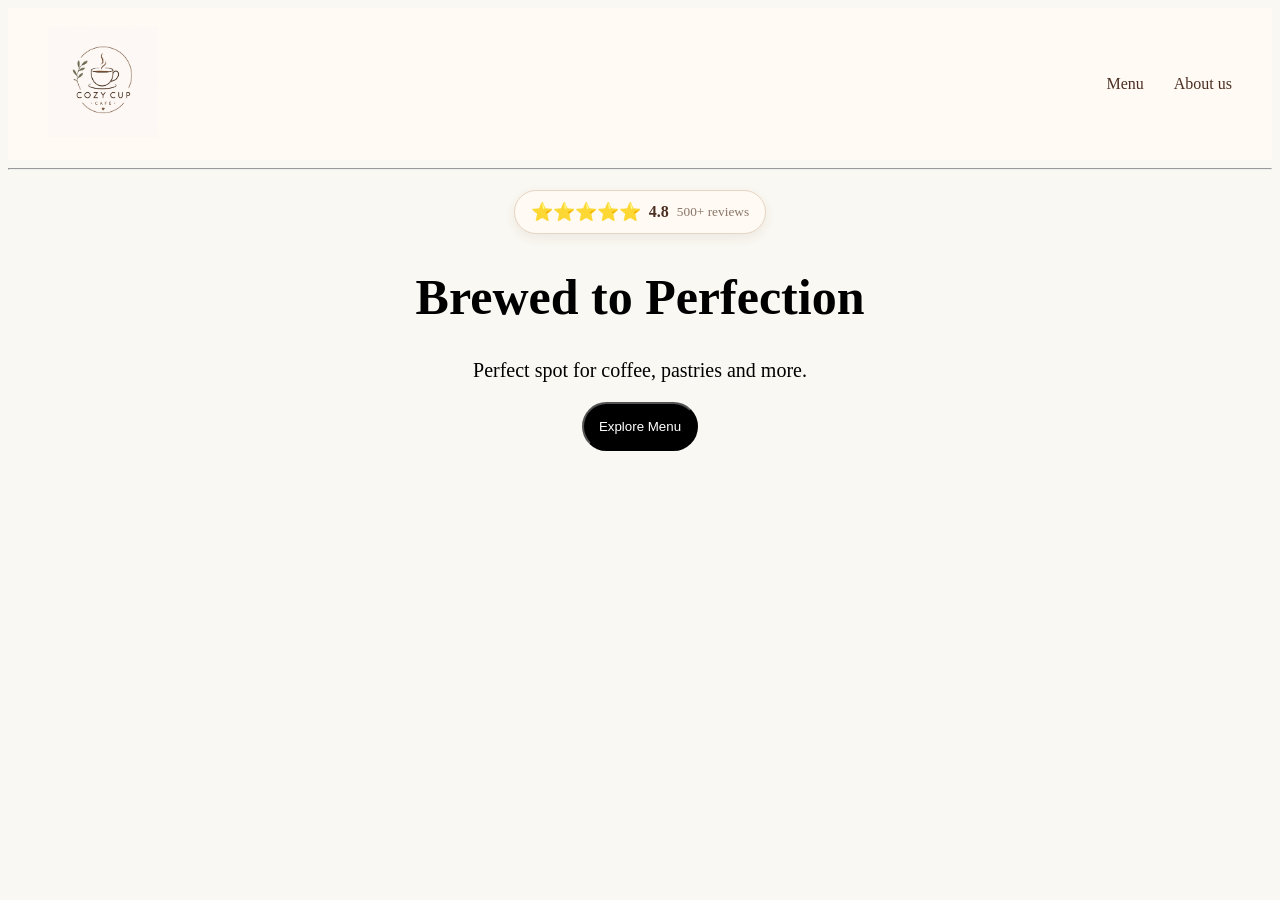
==== index.html @ ea55b60f "Add and style the button for the menu" ====
<!DOCTYPE html>
<html lang="en">
<head>
    <meta charset="UTF-8">
    <meta name="viewport" content="width=device-width, initial-scale=1.0">
    <title>Cozy cafe simulator</title>
    <link rel="stylesheet" href="styles.css">
</head>
<body>
    <header class="navbar">
        <nav>
            <a class="logo" href="index.html">
                <img src="./images/cafelogo-png.png" alt="cozy cup cafe logo">
            </a>
            <ul class="nav-menu">
                <li><a href="#">Menu</a></li>
                <li><a href="#">About us</a></li>
            </ul>
        </nav>
    </header>
    <hr>
    <div class="rating-container">
        <div class="rating-badge">
            <span>⭐⭐⭐⭐⭐</span>
            <strong>4.8</strong>
            <small>500+ reviews</small>
        </div>
    </div>
    <h1>Brewed to Perfection</h1>
    <p>Perfect spot for coffee, pastries and more.</p>
    <div class="button-container">
        <button class="exploreBtn">Explore Menu</button>
    </div>
</body>
</html>
---- styles.css ----
body {
    background-color: #FAF8F2;
}

.navbar{
    padding: 19px 40px;
    background-color: #FFFAF3;
}

.navbar nav{
    display: flex;
    align-items: center;
    justify-content: space-between;
}

.logo img{
    width: 110px;
    height: auto;
    flex-shrink: 0;
}

.nav-menu{
    display: flex;
    gap: 30px;
    list-style: none;
    margin: 0;
    padding: 0;
}

.nav-menu a{
    text-decoration: none;
    color: #4B2E22;
    font-size: 16px;
    font-weight: 500;
}

.nav-menu a:hover {
    color: #9A6B4F;
    cursor: pointer;
}

.rating-container{
    display: flex;
    justify-content: center;
    margin-top: 20px;
}

.rating-badge{
    display: inline-flex;
    align-items: center;
    gap: 8px;
    padding: 10px 16px;
    background: #FFFAF3;
    border: 1px solid #E5D5C3;
    border-radius: 30px;
    color: #4B2E22;
    box-shadow: 0 4px 12px rgba(75, 46, 34, 0.08);
}

.rating-badge span {
    font-size: 18px;
}

.rating-badge strong{
    font-size: 16px;
}

.rating-badge small {
    color: #8A7568;
}

h1{
    font-size: 50px;
    text-align: center;
}
p{
    font-size: 20px;
    text-align: center;
}

.button-container{
    display: flex;
    justify-content: center;
    align-items: center;
}

.exploreBtn{
    background-color: #000000;
    border-radius: 30px;
    color: white;
    padding: 15px;
}

.exploreBtn:hover {
    background-color: #8A7568;
    cursor: pointer;
}
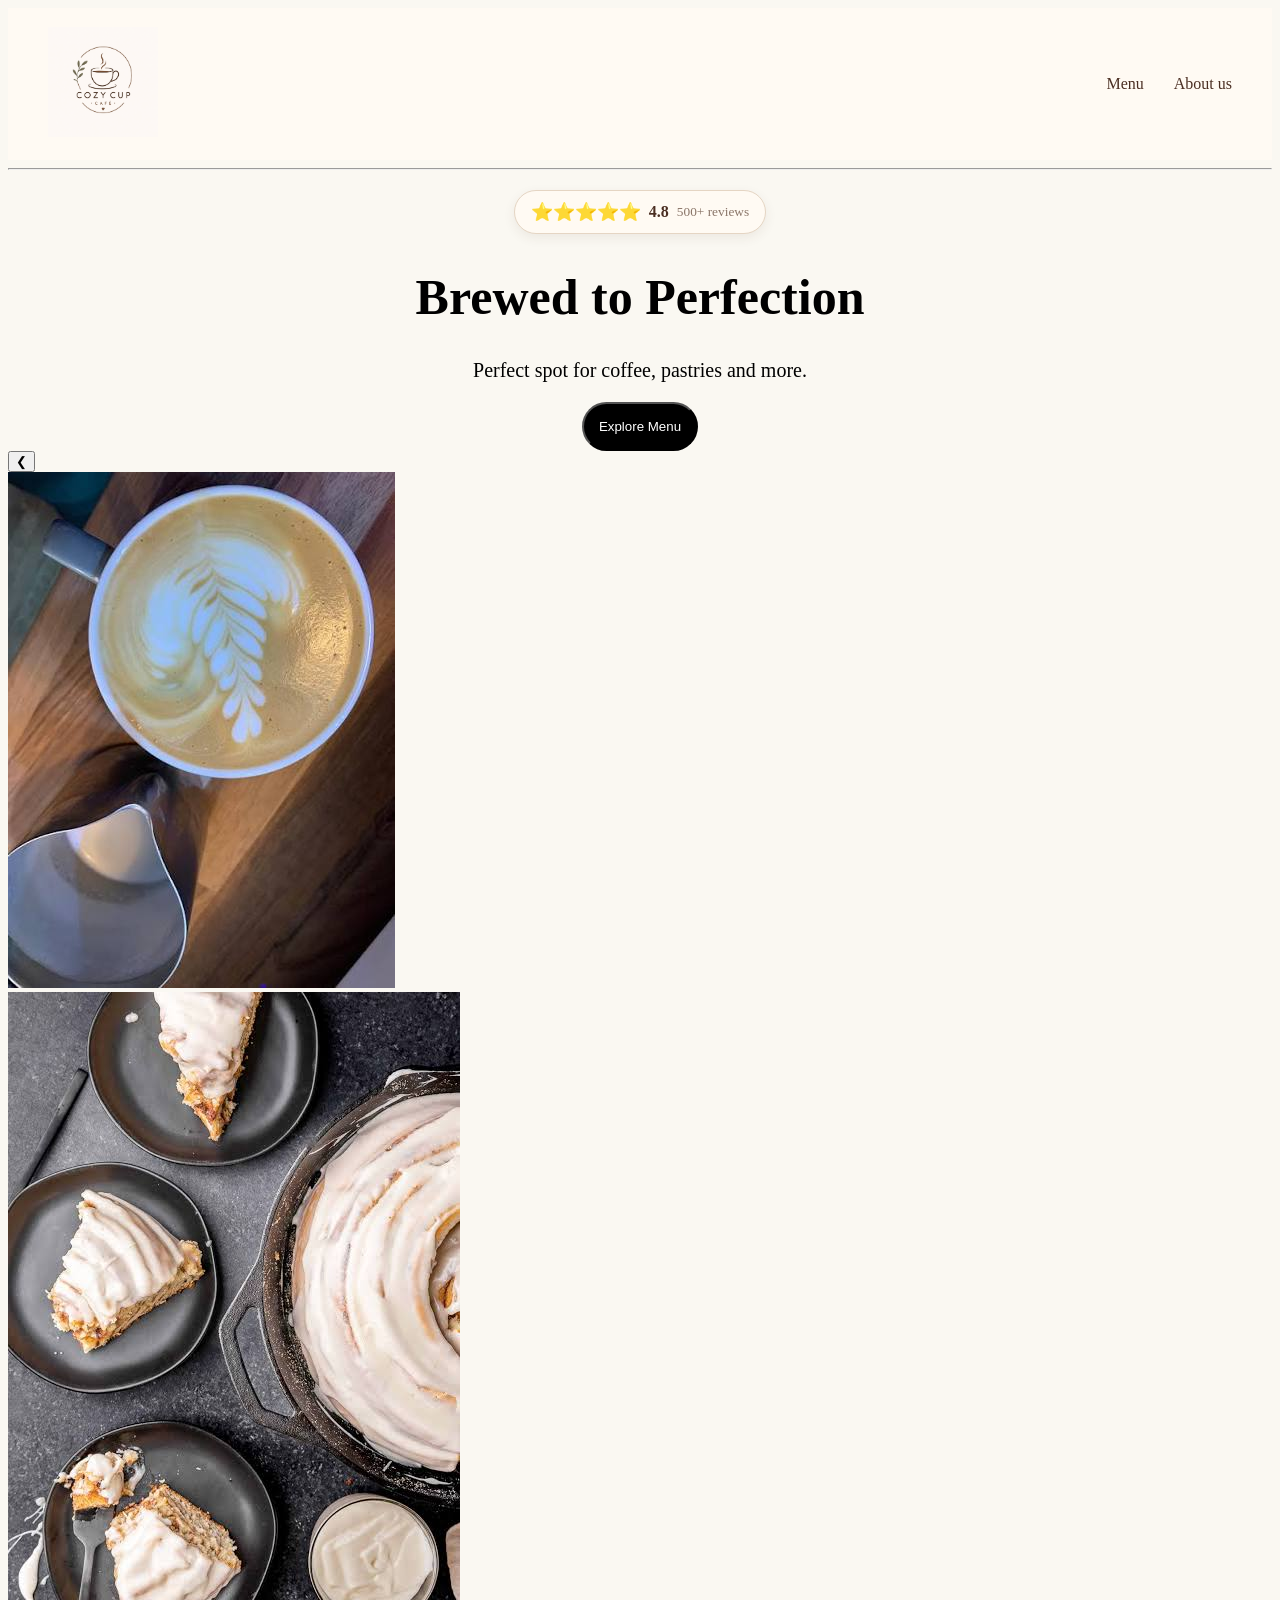
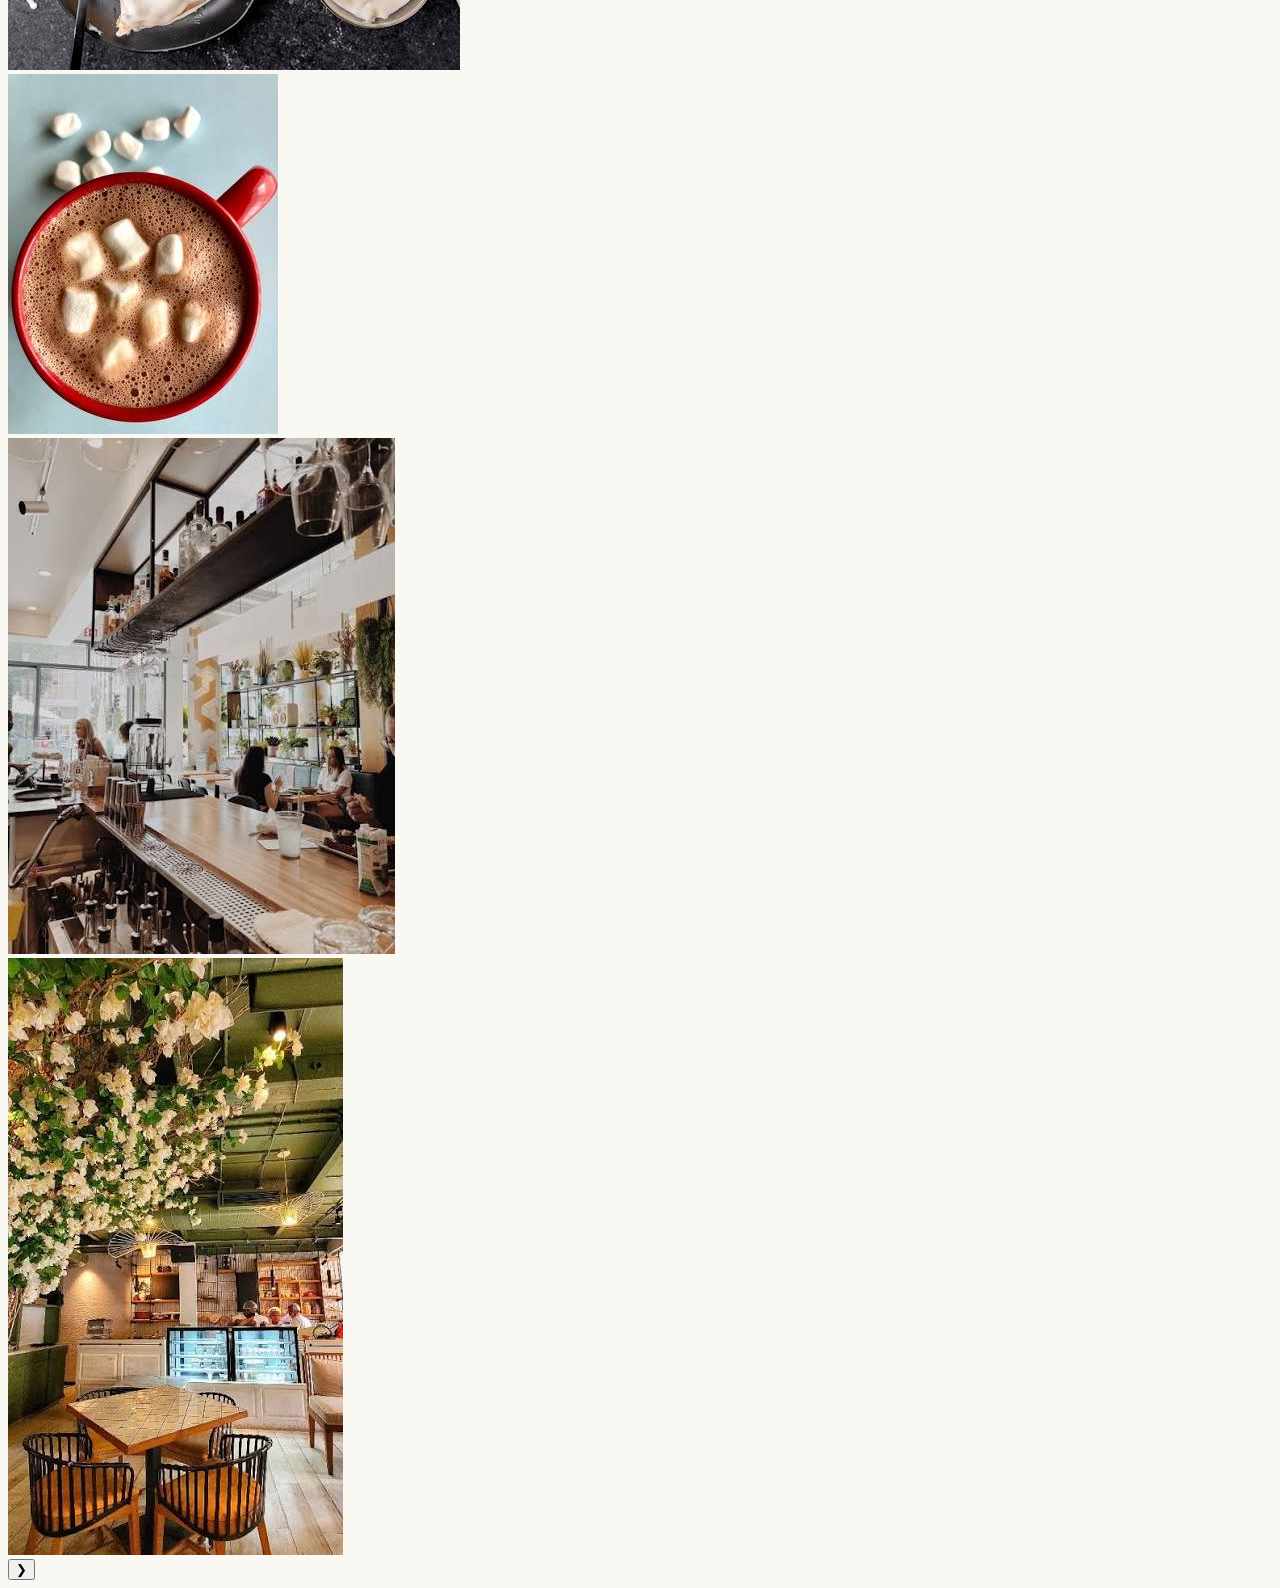
==== commit 1276e7b1: "Add the carousel section" ====
--- a/index.html
+++ b/index.html
@@ -31,5 +31,37 @@
     <div class="button-container">
         <button class="exploreBtn">Explore Menu</button>
     </div>
+
+    <section class="carousel">
+        <button class="carousel-btn prev" id="prevBtn">&#10094;</button>
+
+        <div class="carousel-container">
+            <div class="carousel-track" id="carouselTrack">
+
+                <div class="carousel-card">
+                    <img src="./images/cappucino.jpeg" alt="cappuccino">
+                </div>
+
+                <div class="carousel-card">
+                    <img src="./images/cinammonrolls.jpeg" alt="cinammonrolls">
+                </div>
+
+                <div class="carousel-card">
+                    <img src="./images/hotcocoa.jpeg" alt="hotcocoa">
+                </div>
+
+                <div class="carousel-card">
+                    <img src="./images/coffeestation.jpeg" alt="the coffee station">
+                </div>
+
+                <div class="carousel-card">
+                    <img src="./images/cafeview.jpeg" alt="view of the cafe">
+                </div>
+
+            </div>
+        </div>
+
+        <button class="carousel-btn next" id="nextBtn">&#10095;</button>
+    </section>
 </body>
 </html>
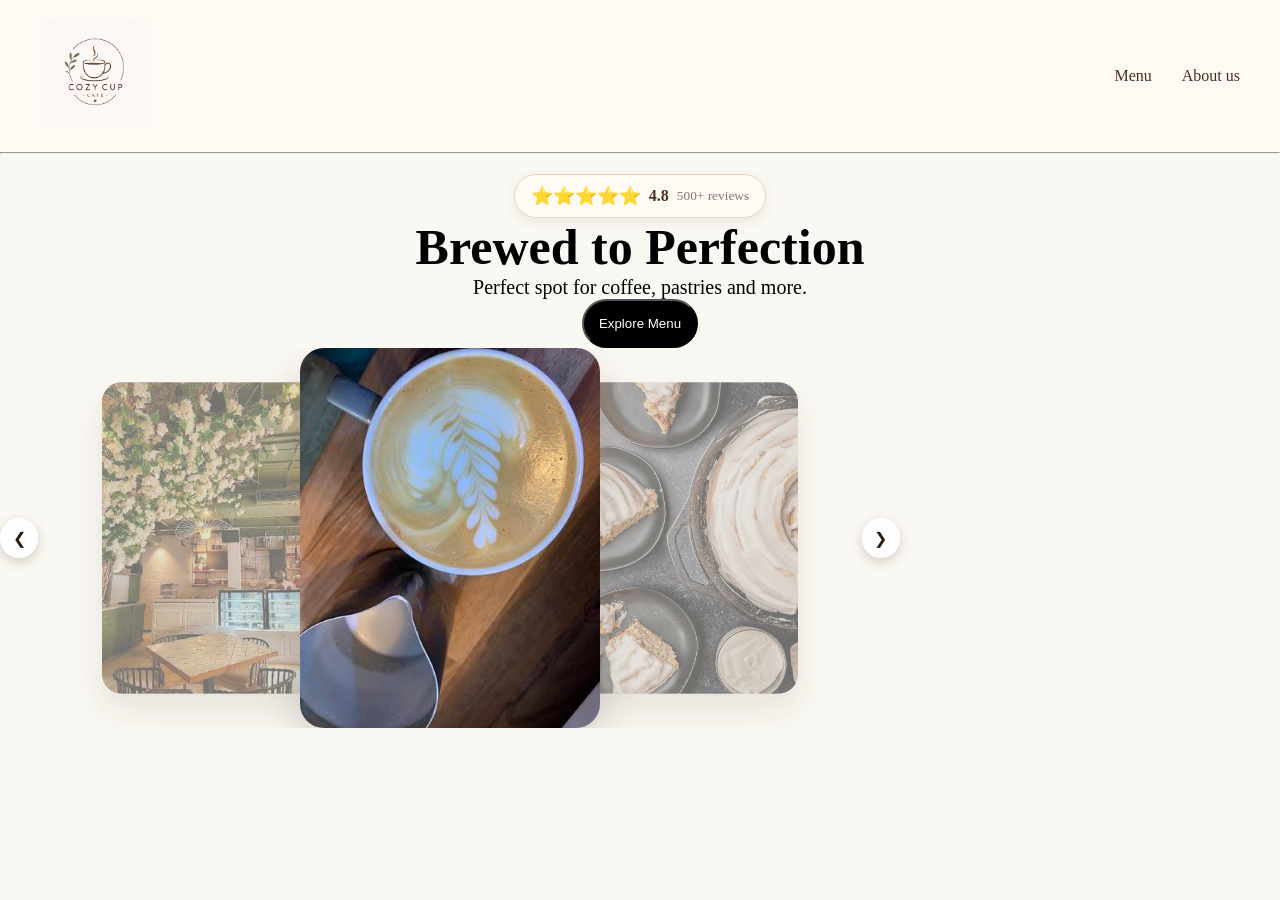
==== commit 64f082e8: "Fix the carousel" ====
--- a/index.html
+++ b/index.html
@@ -63,5 +63,6 @@
 
         <button class="carousel-btn next" id="nextBtn">&#10095;</button>
     </section>
+<script src="index.js"></script>
 </body>
 </html>
--- a/styles.css
+++ b/styles.css
@@ -1,3 +1,9 @@
+* {
+    margin: 0;
+    padding: 0;
+    box-sizing: border-box;
+}
+
 body {
     background-color: #FAF8F2;
 }
@@ -94,4 +100,105 @@
 .exploreBtn:hover {
     background-color: #8A7568;
     cursor: pointer;
-}+}
+
+.carousel {
+  position: relative;
+  display: flex;
+  align-items: center;
+  justify-content: center;
+  width: 100%;
+  max-width: 900px;
+  height: 380px;
+}
+
+.carousel-container {
+  position: relative;
+  width: 100%;
+  height: 100%;
+  overflow: hidden; /* clip cards that sit fully offscreen */
+}
+
+.carousel-track {
+  position: relative;
+  width: 100%;
+  height: 100%;
+}
+
+/* ---------- Cards ---------- */
+.carousel-card {
+  position: absolute;
+  top: 50%;
+  left: 50%;
+  width: 300px;
+  height: 380px;
+  border-radius: 24px;
+  overflow: hidden;
+  background: #ddd;
+  box-shadow: 0 20px 40px rgba(60, 40, 20, 0.18);
+  transition:
+    transform 0.5s cubic-bezier(0.22, 1, 0.36, 1),
+    opacity 0.5s ease,
+    filter 0.5s ease,
+    z-index 0s 0.25s;
+}
+
+.carousel-card img {
+  width: 100%;
+  height: 100%;
+  object-fit: cover;
+  display: block;
+}
+
+/* Position variants — toggled via data-pos, set by script.js */
+.carousel-card[data-pos="center"] {
+  transform: translate(-50%, -50%) scale(1);
+  z-index: 3;
+  opacity: 1;
+  filter: brightness(1);
+}
+.carousel-card[data-pos="left"] {
+  transform: translate(-125%, -50%) scale(0.82);
+  z-index: 2;
+  opacity: 0.55;
+  filter: brightness(0.85);
+}
+.carousel-card[data-pos="right"] {
+  transform: translate(25%, -50%) scale(0.82);
+  z-index: 2;
+  opacity: 0.55;
+  filter: brightness(0.85);
+}
+.carousel-card[data-pos="hidden"] {
+  transform: translate(-50%, -50%) scale(0.7);
+  z-index: 1;
+  opacity: 0;
+  pointer-events: none;
+}
+
+/* ---------- Nav arrows ---------- */
+.carousel-btn {
+  position: relative;
+  width: 40px;
+  height: 40px;
+  border-radius: 50%;
+  border: none;
+  background: rgba(255, 255, 255, 0.9);
+  box-shadow: 0 4px 12px rgba(60, 40, 20, 0.2);
+  display: flex;
+  align-items: center;
+  justify-content: center;
+  cursor: pointer;
+  z-index: 4;
+  font-size: 16px;
+  color: #2b1c10;
+  transition: transform 0.15s ease, background 0.15s ease;
+}
+.carousel-btn:hover {
+  background: #fff;
+}
+.carousel-btn:active {
+  transform: scale(0.92);
+}
+.carousel-btn.prev { margin-right: -20px; }
+.carousel-btn.next { margin-left: -20px; }
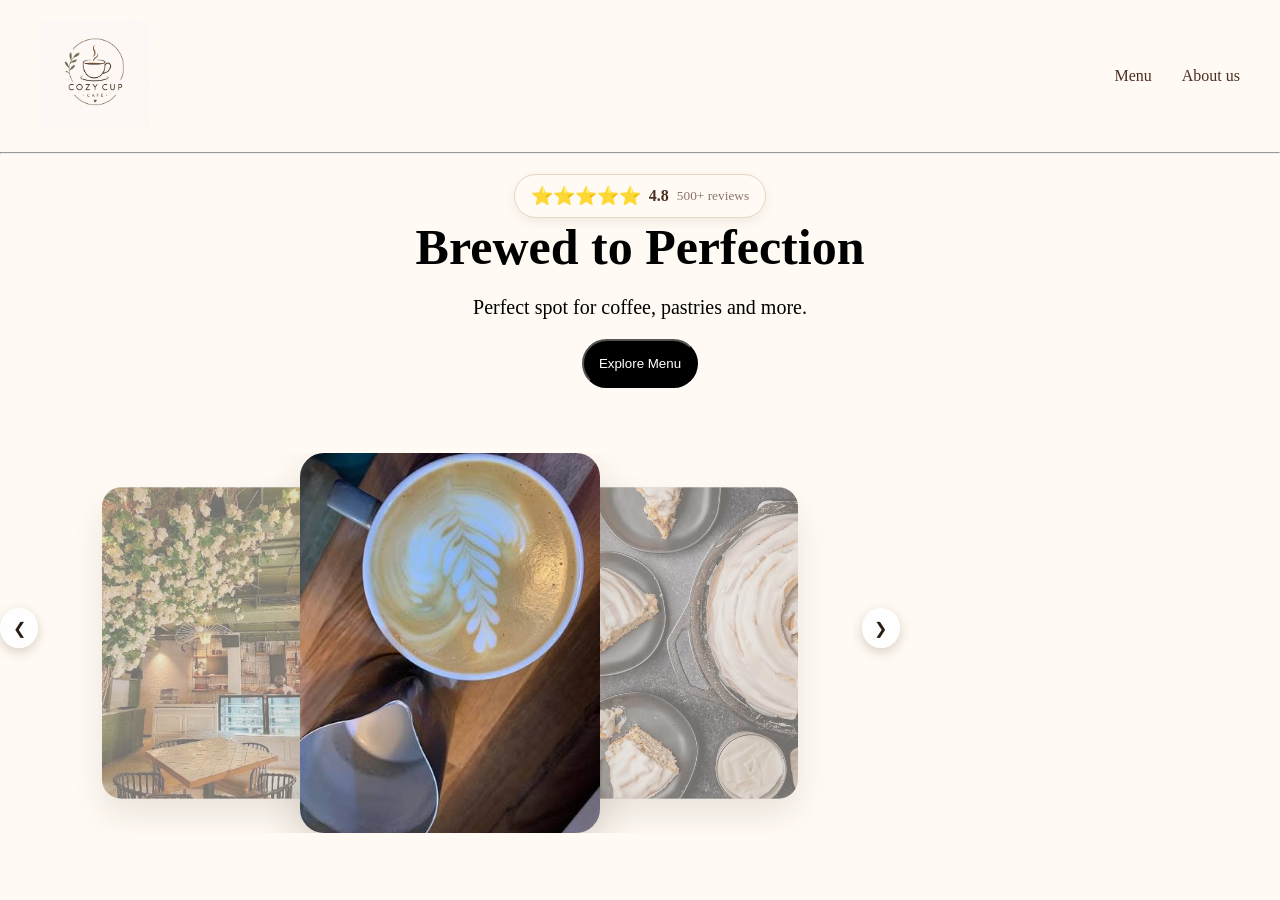
==== commit 25c6792c: "Add few changes" ====
--- a/index.html
+++ b/index.html
@@ -63,6 +63,10 @@
 
         <button class="carousel-btn next" id="nextBtn">&#10095;</button>
     </section>
+
+    <footer>
+        
+    </footer>
 <script src="index.js"></script>
 </body>
 </html>
--- a/styles.css
+++ b/styles.css
@@ -5,7 +5,7 @@
 }
 
 body {
-    background-color: #FAF8F2;
+    background-color: #FFFAF3;
 }
 
 .navbar{
@@ -82,12 +82,15 @@
 p{
     font-size: 20px;
     text-align: center;
+    margin-top: 20px;
 }
 
 .button-container{
     display: flex;
     justify-content: center;
     align-items: center;
+    margin-bottom: 50px;
+    margin-top: 20px;
 }
 
 .exploreBtn{
@@ -117,6 +120,7 @@
   width: 100%;
   height: 100%;
   overflow: hidden; /* clip cards that sit fully offscreen */
+  margin-top: 30px;
 }
 
 .carousel-track {
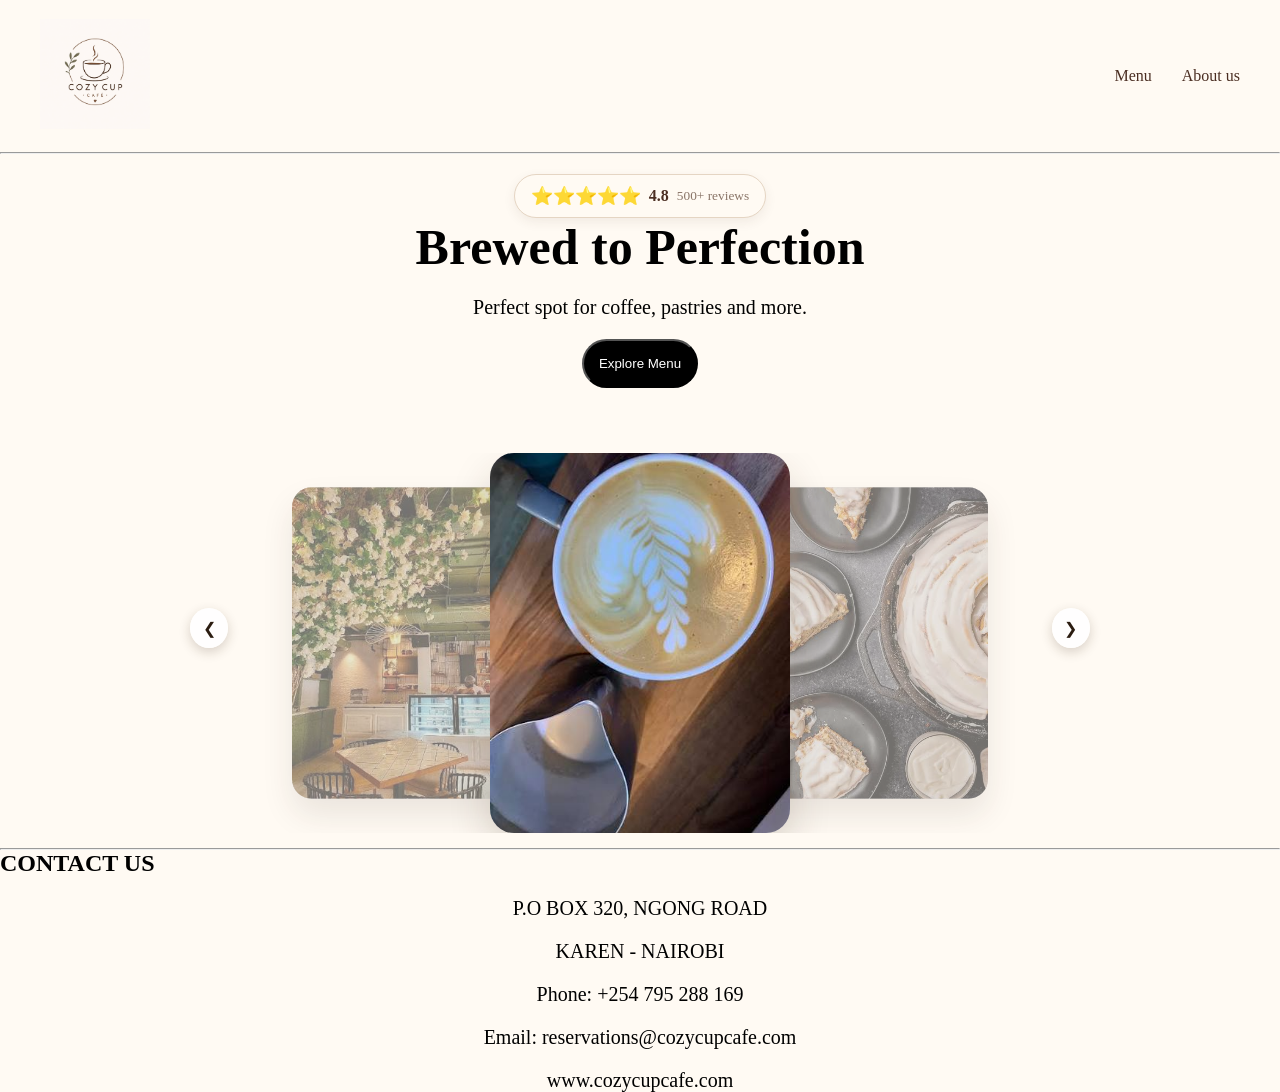
==== commit a1c89aad: "Add the footer" ====
--- a/index.html
+++ b/index.html
@@ -64,8 +64,15 @@
         <button class="carousel-btn next" id="nextBtn">&#10095;</button>
     </section>
 
+    <hr>
+
     <footer>
-        
+        <h2>CONTACT US</h2>
+        <p>P.O BOX 320, NGONG ROAD</p>
+        <p>KAREN - NAIROBI</p>
+        <p>Phone: +254 795 288 169</p>
+        <p>Email: reservations@cozycupcafe.com</p>
+        <p>www.cozycupcafe.com</p> 
     </footer>
 <script src="index.js"></script>
 </body>
--- a/styles.css
+++ b/styles.css
@@ -113,6 +113,8 @@
   width: 100%;
   max-width: 900px;
   height: 380px;
+  margin: 0 auto;
+  margin-bottom: 30px;
 }
 
 .carousel-container {
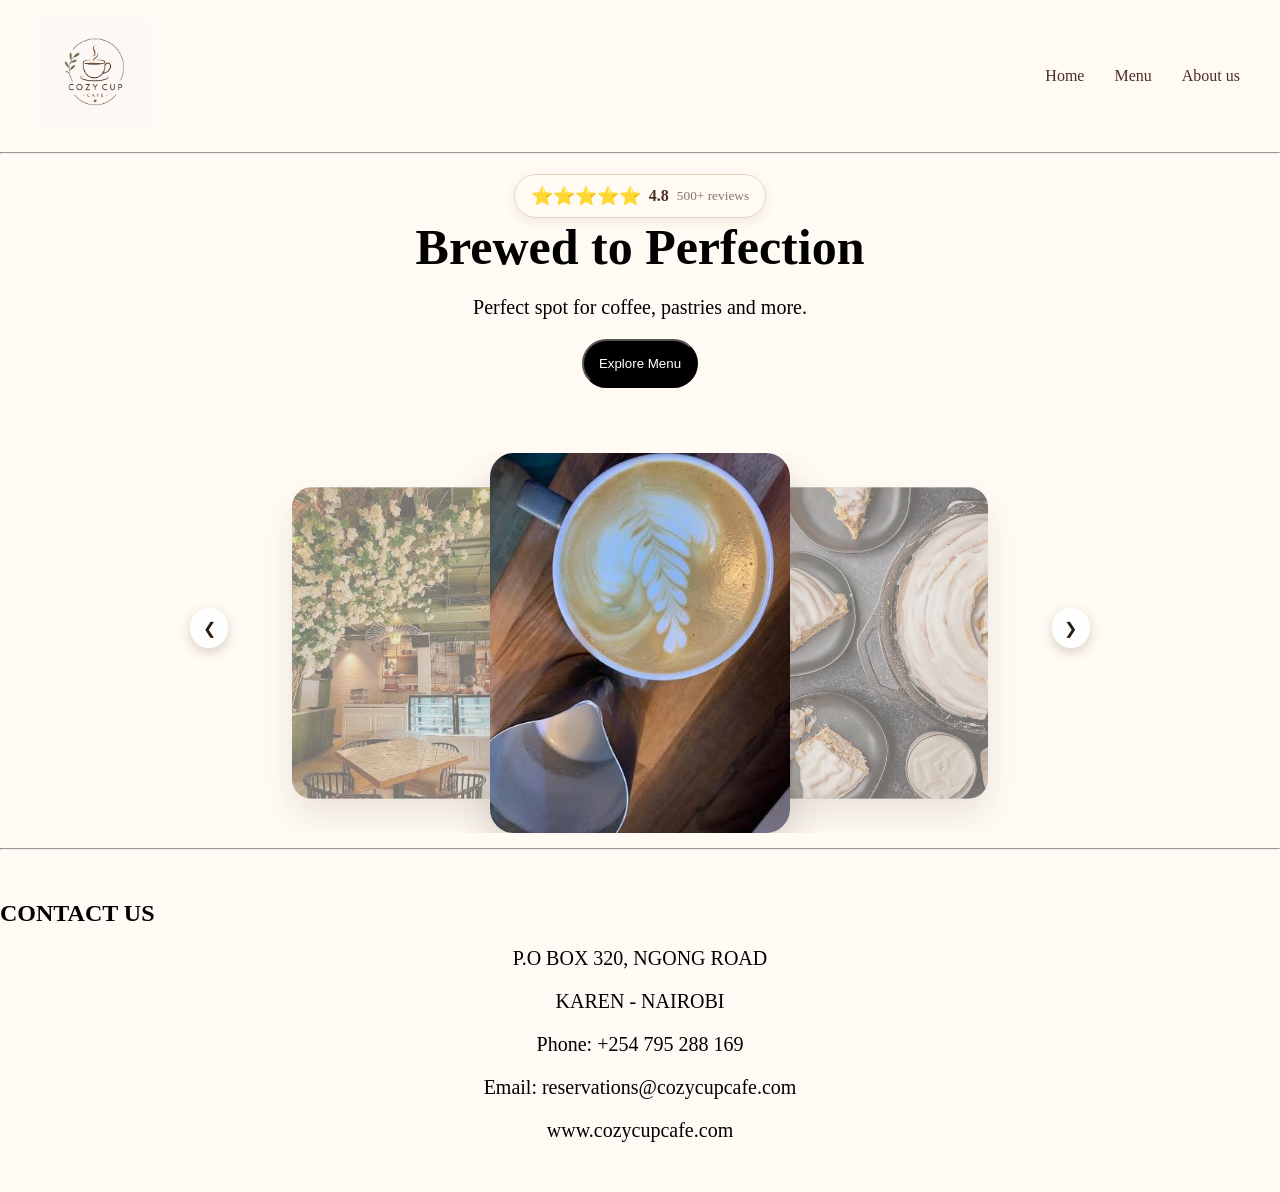
==== commit f2134489: "Add new files" ====
--- a/index.html
+++ b/index.html
@@ -13,8 +13,9 @@
                 <img src="./images/cafelogo-png.png" alt="cozy cup cafe logo">
             </a>
             <ul class="nav-menu">
-                <li><a href="#">Menu</a></li>
-                <li><a href="#">About us</a></li>
+                <li><a href="index.html">Home</a></li>
+                <li><a href="menu.html">Menu</a></li>
+                <li><a href="about.html">About us</a></li>
             </ul>
         </nav>
     </header>
--- a/styles.css
+++ b/styles.css
@@ -207,4 +207,9 @@
   transform: scale(0.92);
 }
 .carousel-btn.prev { margin-right: -20px; }
-.carousel-btn.next { margin-left: -20px; }+.carousel-btn.next { margin-left: -20px; }
+
+footer {
+    margin-top: 50px;
+    margin-bottom: 50px;
+}
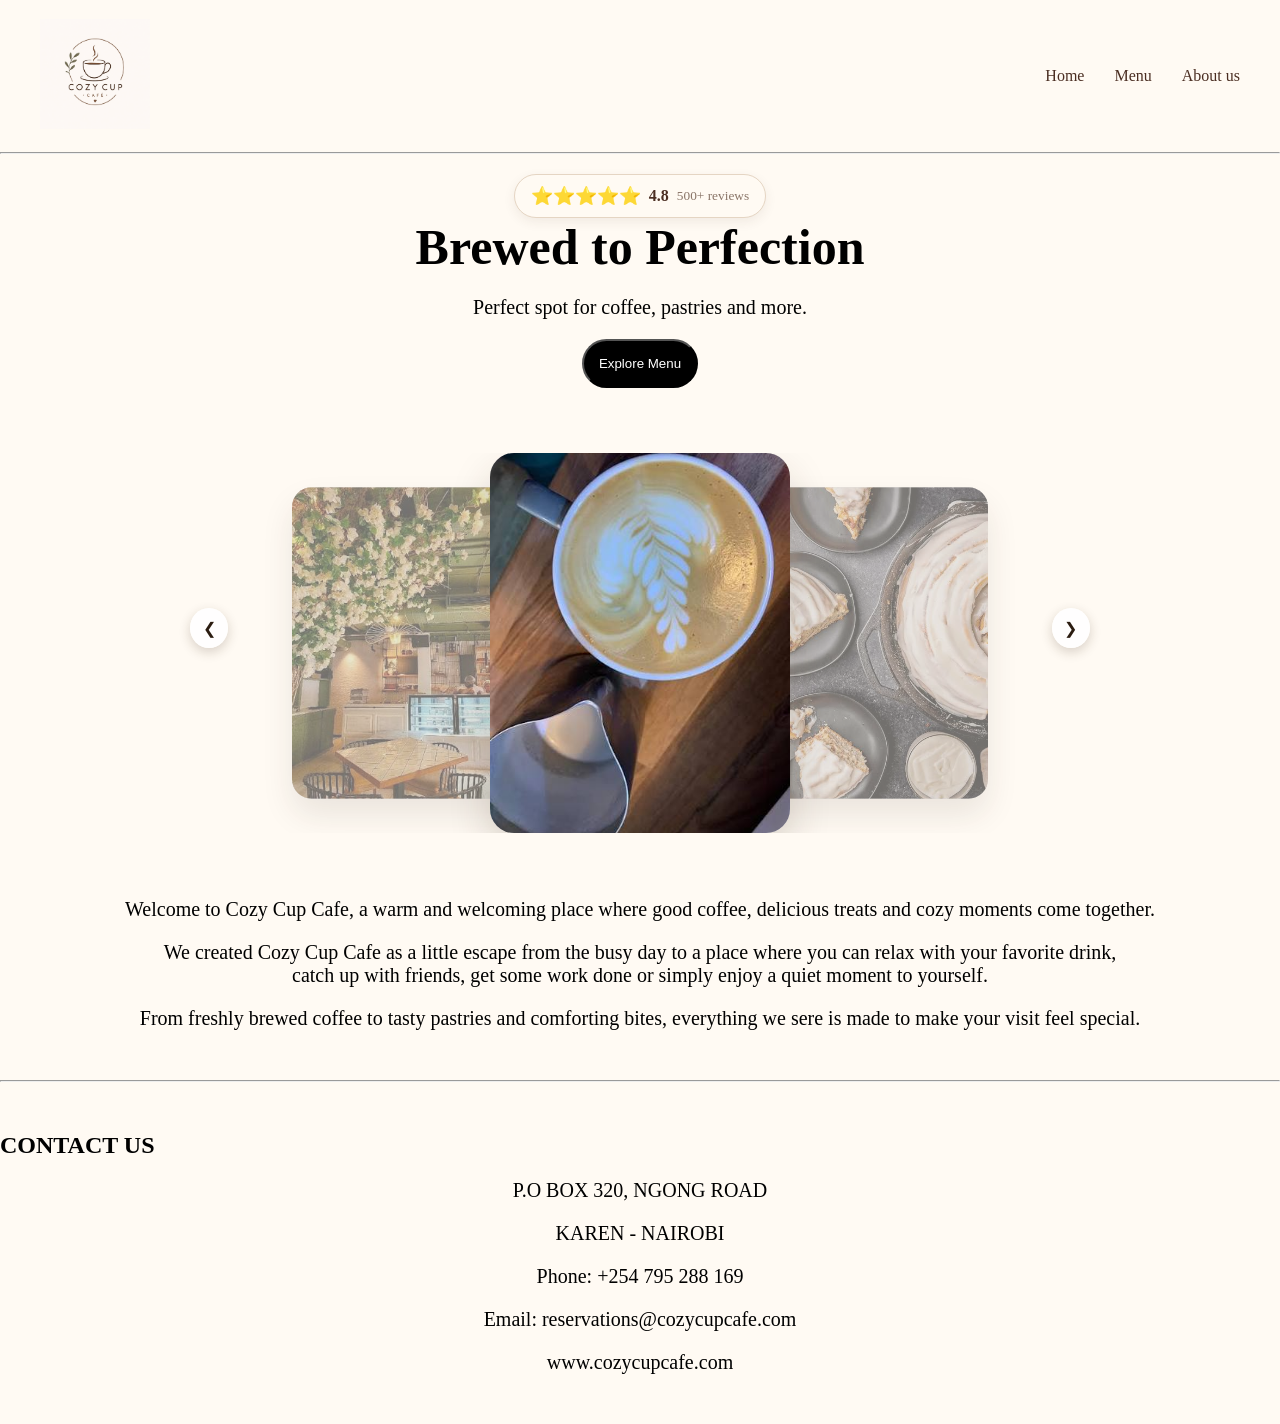
==== commit 471b6743: "Add the about section" ====
--- a/index.html
+++ b/index.html
@@ -15,7 +15,7 @@
             <ul class="nav-menu">
                 <li><a href="index.html">Home</a></li>
                 <li><a href="menu.html">Menu</a></li>
-                <li><a href="about.html">About us</a></li>
+                <li><a href="#about">About us</a></li>
             </ul>
         </nav>
     </header>
@@ -65,6 +65,13 @@
         <button class="carousel-btn next" id="nextBtn">&#10095;</button>
     </section>
 
+    <section class="about" id="about">
+        <p>Welcome to Cozy Cup Cafe, a warm and welcoming place where good coffee, delicious treats and cozy moments come together.</p>
+        <p>We created Cozy Cup Cafe as a little escape from the busy day to a place where you can relax with your favorite drink,
+            <br> catch up with friends, get some work done or simply enjoy a quiet moment to yourself.</p>
+        <p>From freshly brewed coffee to tasty pastries and comforting bites, everything we sere is made to make your visit feel special. </p>
+    </section>
+
     <hr>
 
     <footer>
--- a/styles.css
+++ b/styles.css
@@ -209,6 +209,16 @@
 .carousel-btn.prev { margin-right: -20px; }
 .carousel-btn.next { margin-left: -20px; }
 
+.about{
+    margin-top: 80px;
+    margin-bottom: 50px;
+}
+
+
+
+
+
+
 footer {
     margin-top: 50px;
     margin-bottom: 50px;
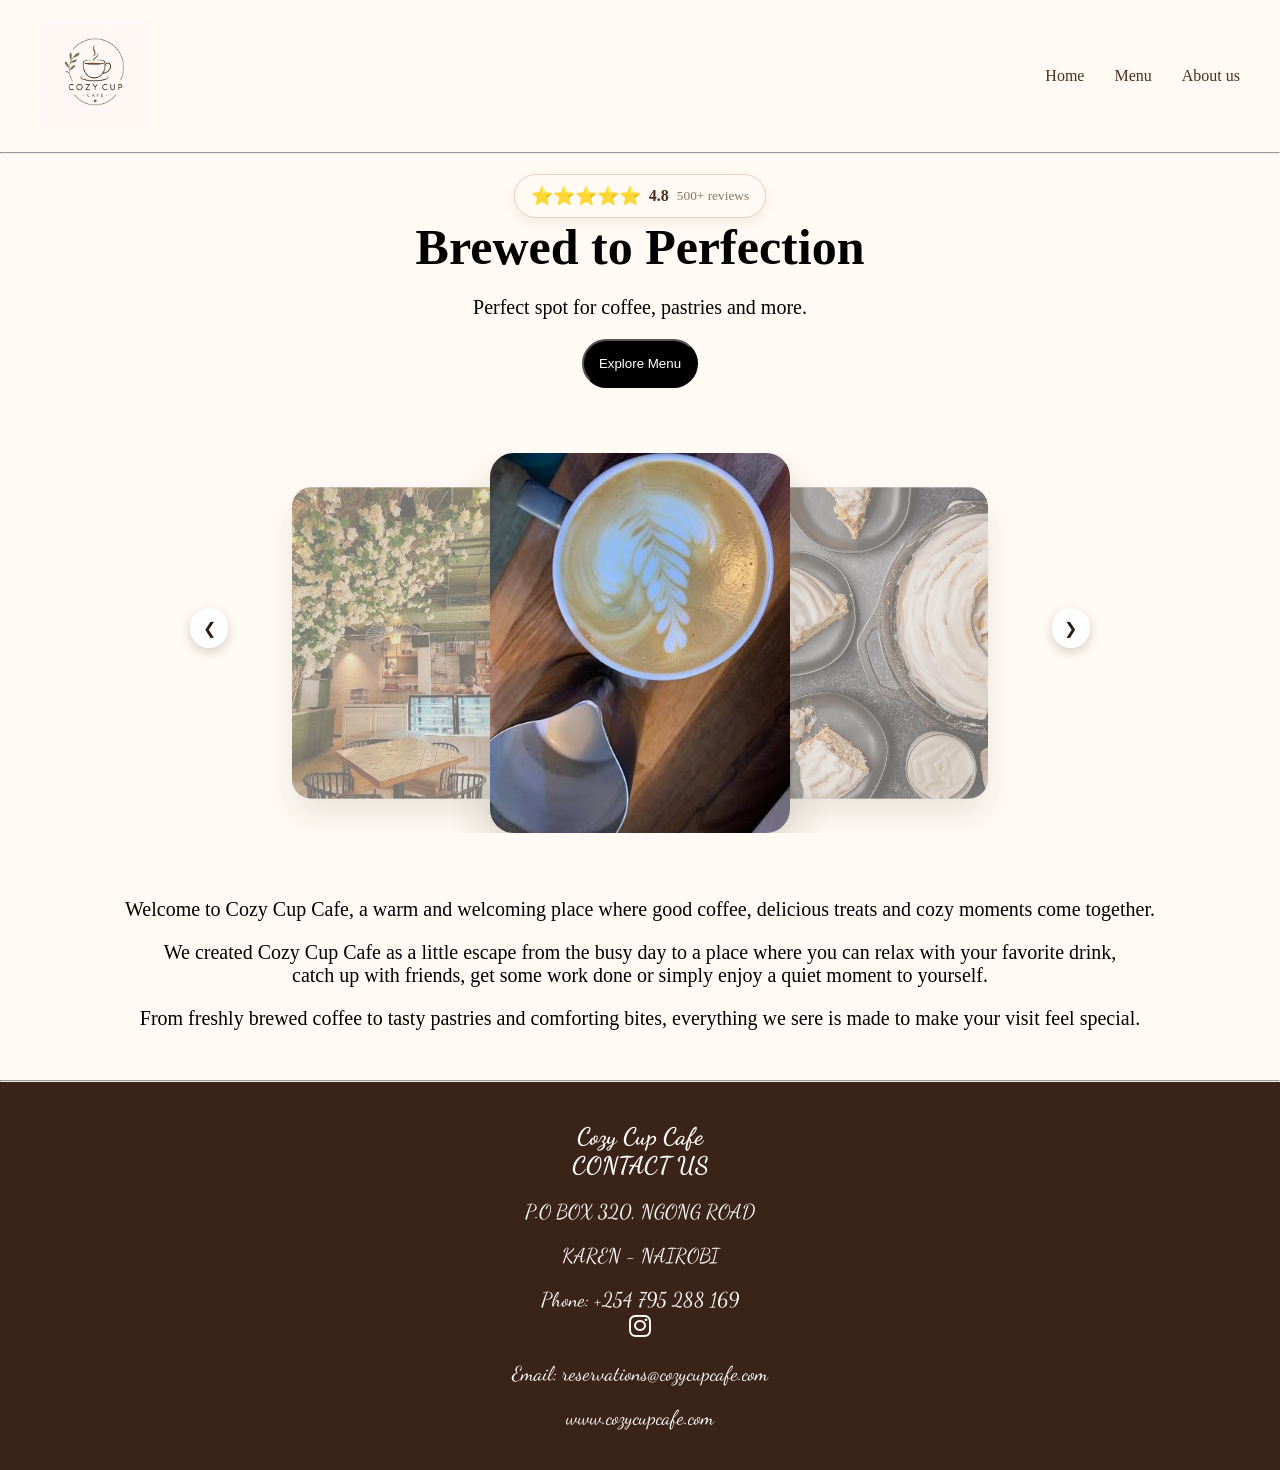
==== commit 33d43b08: "stye the footer" ====
--- a/index.html
+++ b/index.html
@@ -5,6 +5,8 @@
     <meta name="viewport" content="width=device-width, initial-scale=1.0">
     <title>Cozy cafe simulator</title>
     <link rel="stylesheet" href="styles.css">
+    <link href="https://fonts.googleapis.com/css2?family=Dancing+Script:wght@400;500;600;700&display=swap" rel="stylesheet">
+    <link rel="stylesheet" href="https://cdnjs.cloudflare.com/ajax/libs/font-awesome/6.5.2/css/all.min.css">
 </head>
 <body>
     <header class="navbar">
@@ -75,10 +77,14 @@
     <hr>
 
     <footer>
+        <h2>Cozy Cup Cafe</h2>
         <h2>CONTACT US</h2>
         <p>P.O BOX 320, NGONG ROAD</p>
         <p>KAREN - NAIROBI</p>
         <p>Phone: +254 795 288 169</p>
+        <a href="https://www.instagram.com/nel.i.ma" target="_blank">
+            <i class="fa-brands fa-instagram"></i>
+        </a>
         <p>Email: reservations@cozycupcafe.com</p>
         <p>www.cozycupcafe.com</p> 
     </footer>
--- a/styles.css
+++ b/styles.css
@@ -212,6 +212,7 @@
 .about{
     margin-top: 80px;
     margin-bottom: 50px;
+
 }
 
 
@@ -220,6 +221,19 @@
 
 
 footer {
-    margin-top: 50px;
-    margin-bottom: 50px;
+    background-color: #3A241A;
+    color: #FFFAF3;
+    padding: 40px 50px;
+    text-align: center;
+    font-family: "Dancing Script", cursive;
+}
+
+footer a {
+    color: #FFFAF3;
+    font-size: 25px;
+    text-decoration: none;
+}
+
+footer a:hover {
+    color: #9A6B4F;
 }
